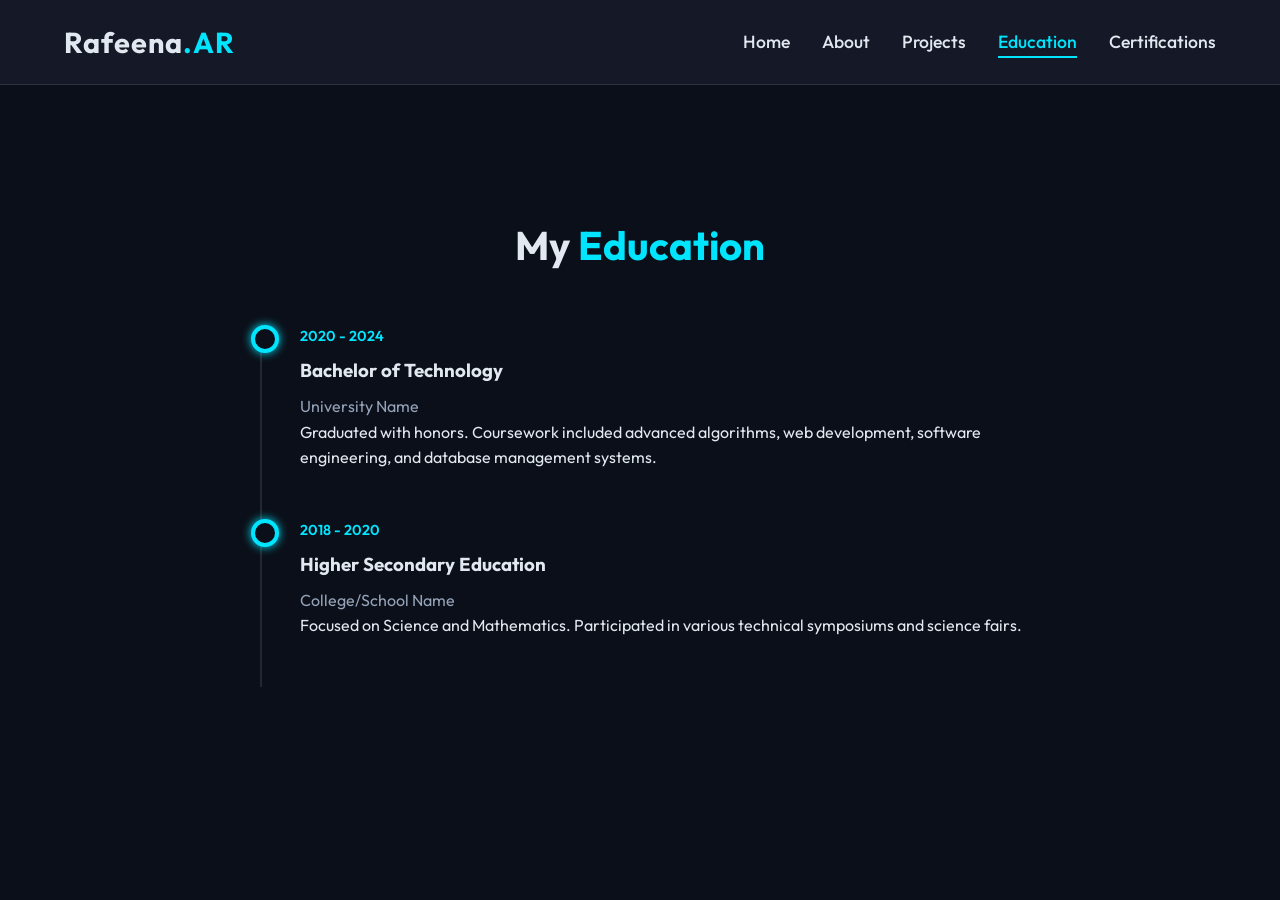
==== education.html @ dda751e1 "done" ====
<!DOCTYPE html>
<html lang="en">
<head>
    <meta charset="UTF-8">
    <meta name="viewport" content="width=device-width, initial-scale=1.0">
    <title>Education - Rafeena A R</title>
    <meta name="description" content="Educational background of Rafeena A R.">
    <link rel="stylesheet" href="css/styles.css">
</head>
<body>
    <!-- Navigation -->
    <nav>
        <a href="index.html" class="logo">Rafeena<span>.AR</span></a>
        <div class="menu-toggle">☰</div>
        <ul class="nav-links">
            <li><a href="index.html">Home</a></li>
            <li><a href="about.html">About</a></li>
            <li><a href="projects.html">Projects</a></li>
            <li><a href="education.html" class="active">Education</a></li>
            <li><a href="certification.html">Certifications</a></li>
        </ul>
    </nav>

    <!-- Education Section -->
    <section class="container">
        <h2 class="section-title fade-in">My <span>Education</span></h2>
        
        <div class="timeline">
            <!-- Education Item 1 -->
            <div class="timeline-item fade-in">
                <span class="timeline-date">2020 - 2024</span>
                <h3 style="margin-bottom: 0.5rem;">Bachelor of Technology</h3>
                <p style="color: var(--text-muted);">University Name</p>
                <p>Graduated with honors. Coursework included advanced algorithms, web development, software engineering, and database management systems.</p>
            </div>
            
            <!-- Education Item 2 -->
            <div class="timeline-item fade-in">
                <span class="timeline-date">2018 - 2020</span>
                <h3 style="margin-bottom: 0.5rem;">Higher Secondary Education</h3>
                <p style="color: var(--text-muted);">College/School Name</p>
                <p>Focused on Science and Mathematics. Participated in various technical symposiums and science fairs.</p>
            </div>
        </div>
    </section>

    <script src="js/script.js"></script>
</body>
</html>
---- css/styles.css ----
/* css/styles.css */
@import url('https://fonts.googleapis.com/css2?family=Outfit:wght@300;400;500;600;700&display=swap');

:root {
  /* Premium Dark Theme */
  --bg-color: #0b0f19;
  --surface-color: #1a1f2e;
  --surface-color-light: #252b3b;
  --primary-color: #00e5ff; /* Neon Cyan */
  --secondary-color: #ffd700; /* Gold */
  --text-color: #e2e8f0;
  --text-muted: #94a3b8;
  --border-color: rgba(255, 255, 255, 0.1);
  --glass-bg: rgba(26, 31, 46, 0.7);
  
  --transition: all 0.3s cubic-bezier(0.25, 0.8, 0.25, 1);
  --radius: 12px;
}

* {
  margin: 0;
  padding: 0;
  box-sizing: border-box;
  font-family: 'Outfit', sans-serif;
}

body {
  background-color: var(--bg-color);
  color: var(--text-color);
  line-height: 1.6;
  overflow-x: hidden;
}

/* Glassmorphism Navigation */
nav {
  position: fixed;
  top: 0;
  width: 100%;
  background: var(--glass-bg);
  backdrop-filter: blur(10px);
  -webkit-backdrop-filter: blur(10px);
  border-bottom: 1px solid var(--border-color);
  z-index: 1000;
  display: flex;
  justify-content: space-between;
  align-items: center;
  padding: 1.2rem 5%;
  transition: var(--transition);
}

nav .logo {
  font-size: 1.8rem;
  font-weight: 700;
  color: var(--text-color);
  text-decoration: none;
  letter-spacing: 1px;
}

nav .logo span {
  color: var(--primary-color);
}

.nav-links {
  display: flex;
  list-style: none;
  gap: 2rem;
}

.nav-links li a {
  color: var(--text-color);
  text-decoration: none;
  font-weight: 500;
  font-size: 1.1rem;
  transition: var(--transition);
  position: relative;
}

.nav-links li a::after {
  content: '';
  position: absolute;
  width: 0;
  height: 2px;
  bottom: -5px;
  left: 0;
  background-color: var(--primary-color);
  transition: var(--transition);
}

.nav-links li a:hover::after,
.nav-links li a.active::after {
  width: 100%;
}

.nav-links li a:hover,
.nav-links li a.active {
  color: var(--primary-color);
}

/* Mobile Menu Toggle */
.menu-toggle {
  display: none;
  cursor: pointer;
  font-size: 1.8rem;
  color: var(--text-color);
}

/* Base Container */
.container {
  max-width: 1200px;
  margin: 0 auto;
  padding: 0 20px;
}

section {
  padding: 100px 0;
  min-height: 100vh;
  display: flex;
  flex-direction: column;
  justify-content: center;
}

.section-title {
  font-size: 2.5rem;
  text-align: center;
  margin-bottom: 3rem;
  color: var(--text-color);
}

.section-title span {
  color: var(--primary-color);
}

/* Buttons */
.btn {
  display: inline-flex;
  align-items: center;
  justify-content: center;
  padding: 0.8rem 2rem;
  background: transparent;
  color: var(--primary-color);
  border: 2px solid var(--primary-color);
  border-radius: 30px;
  text-decoration: none;
  font-weight: 600;
  font-size: 1.1rem;
  transition: var(--transition);
  cursor: pointer;
  position: relative;
  overflow: hidden;
  z-index: 1;
}

.btn::before {
  content: '';
  position: absolute;
  top: 0;
  left: 0;
  width: 0%;
  height: 100%;
  background: var(--primary-color);
  z-index: -1;
  transition: var(--transition);
}

.btn:hover {
  color: var(--bg-color);
}

.btn:hover::before {
  width: 100%;
}

.btn-secondary {
  background: transparent;
  color: var(--text-color);
  border: 2px solid var(--text-color);
}

.btn-secondary::before {
  background: var(--text-color);
}

/* Hero Section */
.hero {
  display: flex;
  align-items: center;
  justify-content: space-between;
  gap: 2rem;
  padding-top: 120px;
}

.hero-content {
  flex: 1;
}

.hero-content h1 {
  font-size: 4rem;
  line-height: 1.2;
  margin-bottom: 1rem;
}

.hero-content h1 span {
  color: var(--primary-color);
  display: inline-block;
  animation: float 3s ease-in-out infinite;
}

.hero-content p {
  font-size: 1.2rem;
  color: var(--text-muted);
  margin-bottom: 2rem;
  max-width: 600px;
}

.hero-btn-group {
  display: flex;
  gap: 1rem;
}

.hero-image {
  flex: 1;
  display: flex;
  justify-content: center;
  align-items: center;
  position: relative;
}

.hero-image img {
  width: 100%;
  max-width: 400px;
  border-radius: 50%;
  border: 4px solid var(--surface-color);
  box-shadow: 0 0 30px rgba(0, 229, 255, 0.3);
  transition: var(--transition);
  z-index: 2;
}

.hero-image img:hover {
  transform: scale(1.05);
  box-shadow: 0 0 50px rgba(0, 229, 255, 0.5);
}

/* Decorative Glow */
.glow-circle {
  position: absolute;
  width: 450px;
  height: 450px;
  background: radial-gradient(circle, rgba(0,229,255,0.15) 0%, rgba(11,15,25,0) 70%);
  border-radius: 50%;
  z-index: 1;
}

/* Cards (About, Projects, Education, Certifications) */
.card-grid {
  display: grid;
  grid-template-columns: repeat(auto-fit, minmax(300px, 1fr));
  gap: 2rem;
}

.card {
  background: var(--surface-color);
  border: 1px solid var(--border-color);
  border-radius: var(--radius);
  padding: 2rem;
  transition: var(--transition);
  position: relative;
  overflow: hidden;
}

.card:hover {
  transform: translateY(-10px);
  border-color: var(--primary-color);
  box-shadow: 0 10px 30px rgba(0, 0, 0, 0.5);
}

.card h3 {
  font-size: 1.5rem;
  margin-bottom: 1rem;
  color: var(--text-color);
}

.card p {
  color: var(--text-muted);
  margin-bottom: 1.5rem;
}

/* Timeline (Education) */
.timeline {
  position: relative;
  max-width: 800px;
  margin: 0 auto;
}

.timeline::before {
  content: '';
  position: absolute;
  top: 0;
  left: 20px;
  width: 2px;
  height: 100%;
  background: var(--border-color);
}

.timeline-item {
  position: relative;
  padding-left: 60px;
  margin-bottom: 3rem;
}

.timeline-item::before {
  content: '';
  position: absolute;
  left: 11px;
  top: 0;
  width: 20px;
  height: 20px;
  border-radius: 50%;
  background: var(--bg-color);
  border: 4px solid var(--primary-color);
  box-shadow: 0 0 10px var(--primary-color);
}

.timeline-date {
  font-size: 0.9rem;
  color: var(--primary-color);
  font-weight: 600;
  margin-bottom: 0.5rem;
  display: block;
}

/* PDF Viewer Container */
.pdf-container {
  width: 100%;
  height: 80vh;
  border: 1px solid var(--border-color);
  border-radius: var(--radius);
  overflow: hidden;
  margin-top: 2rem;
}

/* Animations */
@keyframes float {
  0% { transform: translateY(0px); }
  50% { transform: translateY(-10px); }
  100% { transform: translateY(0px); }
}

.fade-in {
  opacity: 0;
  transform: translateY(30px);
  transition: opacity 0.8s ease-out, transform 0.8s ease-out;
}

.fade-in.visible {
  opacity: 1;
  transform: translateY(0);
}

/* Media Queries */
@media (max-width: 768px) {
  .hero {
    flex-direction: column-reverse;
    text-align: center;
    padding-top: 100px;
  }
  
  .hero-btn-group {
    justify-content: center;
  }

  .hero-content h1 {
    font-size: 2.8rem;
  }

  .menu-toggle {
    display: block;
  }

  .nav-links {
    position: fixed;
    top: 70px;
    right: -100%;
    width: 250px;
    height: 100vh;
    background: var(--surface-color);
    flex-direction: column;
    padding: 2rem;
    transition: var(--transition);
    border-left: 1px solid var(--border-color);
  }

  .nav-links.active {
    right: 0;
  }
}
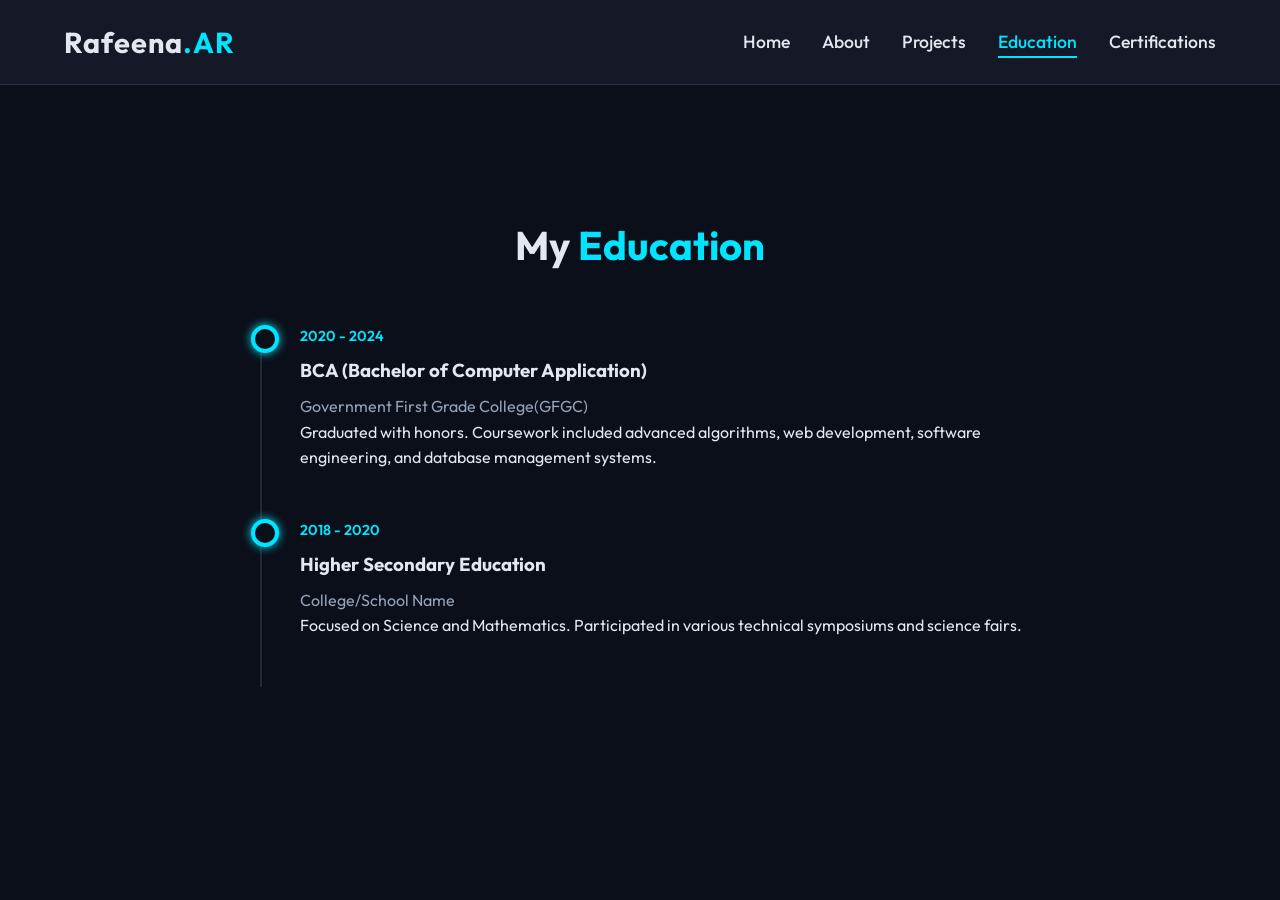
==== commit 2b6e1cdf: "done" ====
--- a/education.html
+++ b/education.html
@@ -29,8 +29,8 @@
             <!-- Education Item 1 -->
             <div class="timeline-item fade-in">
                 <span class="timeline-date">2020 - 2024</span>
-                <h3 style="margin-bottom: 0.5rem;">Bachelor of Technology</h3>
-                <p style="color: var(--text-muted);">University Name</p>
+                <h3 style="margin-bottom: 0.5rem;">BCA (Bachelor of Computer Application)</h3>
+                <p style="color: var(--text-muted);">Government First Grade College(GFGC)</p>
                 <p>Graduated with honors. Coursework included advanced algorithms, web development, software engineering, and database management systems.</p>
             </div>
             
